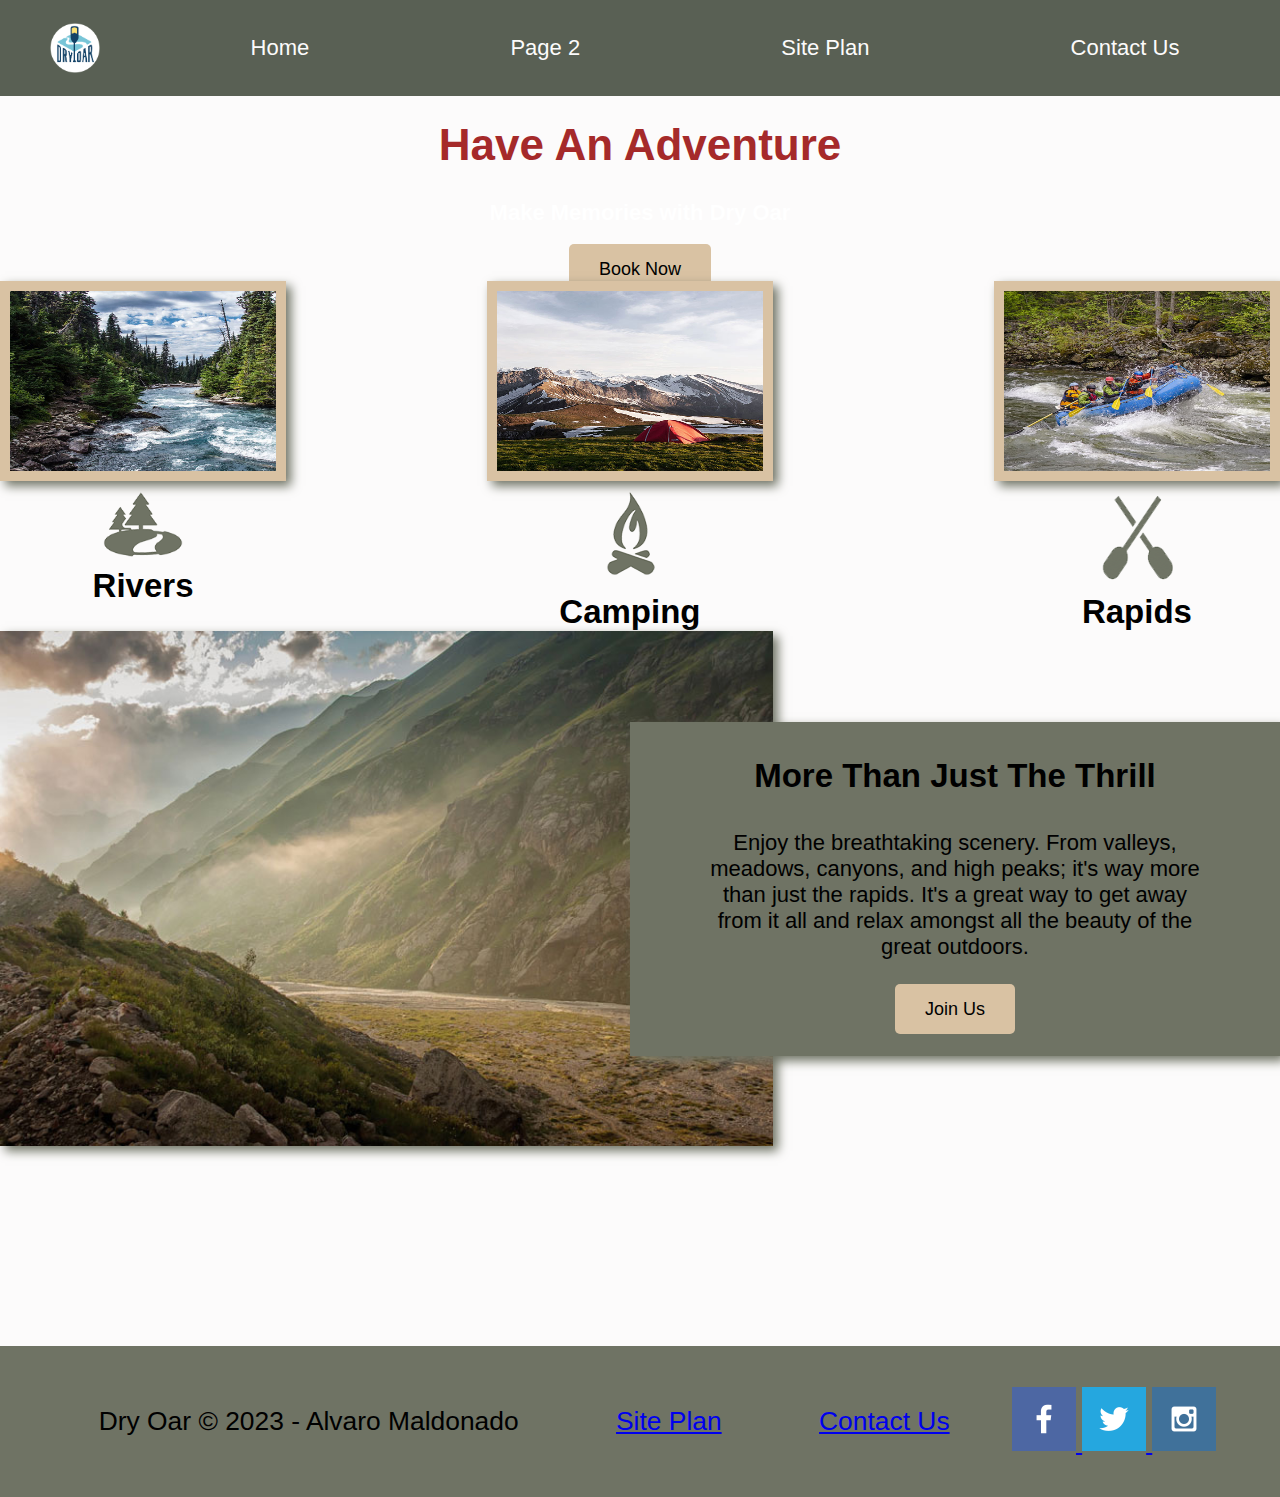
==== index.html @ 8ed81085 "added new pages" ====
<!DOCTYPE html>
<html lang="en">
<head>
    <meta charset="UTF-8">
    <meta http-equiv="X-UA-Compatible" content="IE=edge">
    <meta name="viewport" content="width=device-width, initial-scale=1.0">
    <link rel="stylesheet" href="styles/style.css">
    <title>Dry Oar Boating</title>
</head>
<body>
    <header>
        <a id="logo_link" href="index.html">
            <img class="logo" src="images/logo.png" width="50" height="50" alt="Dry Oar Logo">
        </a>
        <nav>
            <a href="index.html">Home</a>
            <a href="#">Page 2</a>
            <a href="site-plan-rafting.html">Site Plan</a>
            <a href="contactus.html">Contact Us</a>
        </nav>
    </header>
    <div id="hero">
        <div id="hero-box">
            <img id="hero-img" width="100%" src="images/hero.png" alt="People enjoying white water rafting">
        </div>
        <section id="hero-msg">
            <h1 class="home-title">Have An Adventure</h1>
            <h4>Make Memories with Dry Oar </h4>
            <div class='button-box'>
                <a class='book' href="contactus.html">Book Now</a>
            </div>
        </section>
    </div>
    <main class="home-grid">
        <section class="rivers-card">
            <img class="card-img" src="images/rivers.jpg" width="200" height="200" alt="river in forest">
            <img class="icon" src="images/river_icon.png" width= "100" heigth = "100" alt="river icon">
            <h2>Rivers</h2>
        </section>
        <section class="camping-card">
            <img class="card-img" src="images/camping.jpg" width="200" height="200" alt="tent in mountains">
            <img class="icon" src="images/fire_icon.png" width="100" height="100" alt="fire icon">
            <h2>Camping</h2>
        </section>
        <section class="rapids-card">
            <img class="card-img" src="images/rapids.jpg" width = "200" height = "200" alt="rafting boat">
            <img class="icon" src="images/oars.png" width="100" height="100" alt="oars icon">
            <h2>Rapids</h2>
        </section>
        <img class="mountains" src="images/mountains.jpg" alt="Misty mountains">
        <section class="msg">
            <h2>More Than Just The Thrill</h2>
            <p>Enjoy the breathtaking scenery. From valleys, meadows, canyons, and high peaks; it's way more than just the rapids. It's a great way to get away from it all and relax amongst all the beauty of the great outdoors. </p>
            <a class='join' href="rivers.html">Join Us</a>
        </section>
    </main>
    <footer>
        <p>Dry Oar &copy; 2023 - Alvaro Maldonado</p>
        <p><a href="site-plan-rafting.html">Site Plan</a></p>
        <p><a href="contactus.html">Contact Us</a></p>
        <div class="social">
            <a href="https://facebook.com">
                <img src="images/facebook.png" alt="fb icon">
            </a>
            <a href="https://twitter.com">
                <img src="images/twitter.png" alt="twitter icon">
            </a>
            <a href="https://instagram.com">
                <img src="images/instagram.png" alt="instagram icon">
            </a>
        </div>
    </footer>
</body>
</html>
---- styles/style.css ----
/*header*/

header {
    display: grid;
    grid-template-columns: 150px auto;
    background-color:rgba(20,30,13, .7);     
}
nav {
    display: flex;
    justify-content: space-around;
    }
.container {
    flex-direction: row;

}

#logo_link {
    padding-top: 5px;
    justify-self: center;
    align-self: center;
}
/* hero grid*/

#hero {
    display: grid;
    grid-template-columns: 1fr 3fr 1fr;
    margin-top: -205px;
}

#hero-box {
    grid-column: 1/4;
    grid-row: 1/3;
    z-index: -1;
}
 
#hero-msg h4 {
    color: white;
}
#hero-msg h1{
    color: brown;
}
#hero-msg {
    grid-column: 2/3;
    grid-row: 1/2;
    margin-top: 200px;
}
/*Main grid*/
main {
    
    display: grid;
    grid-template-columns: 10fr;

    
}
.card-img, .mountains{
    width: 100%;
}
.rivers-card{
    grid-column: 2/4;
    grid-row: 2/3;
}
.camping-card{
    grid-column: 5/7;
    grid-row: 2/3;
}
.rapids-card{
    grid-column: 8/10;
    grid-row: 2/3;
}
#background{
    grid-column: 1/11;
    grid-row: 4/9;
}
.mountains{
    grid-column: 2/7;
    grid-row: 5/8;
}
.msg{
    grid-column: 6/10;
    grid-row: 6/7;
}

                        
body {
    max-width: 1600px ;
    margin: 0 auto;
    padding: 4em;
    font-size: 18px;
    text-align: center;
}

p {
     margin: 35px}

 
background {
    height: 725px;
}


body {
    background-color: #fcfbfb;
    font-family: Raleway, Arial, sans-serif;
    font-size: 22px;
    margin: 0;
    padding: 0;
}

nav a:hover {
    background-color: black;
}
nav a:hover {
    background-color: black;
    color: #d9c2a3;
}    
 h2 {
    margin: 0;
 }
.icon {
    width: 80px;
}
nav a {
    text-align: center;
    color: #fcfbfb;
    text-align: center;
    padding: 35px;
    text-decoration: none;
}   

.book, .join {
    background-color: #d9c2a3;
    color: black;
    text-decoration: none;
    font-size: 18px;
    padding: 15px 30px;
    margin-top: 50px;
    border-radius: 5px;
}

.card-img {
    border: 10px solid #d9c2a3;
    transition: transform .5s;
    box-shadow: 5px 5px 10px #6f7364;
}
main section img {
    box-sizing: border-box;
}

.msg {
    background-color: #6f7364;
    padding: 35px;
    grid-column: 6/10;
    grid-row: 6/7;
    box-shadow: 5px 5px 10px #6f7364;
}
.mountains {
    width: 100%;
    grid-column: 2/7;
    grid-row: 5/8;
    box-shadow: 5px 5px 10px #6f7364;
}
                               
/*footer*/
footer {
    background-color: #6f7364;
    padding: 25px 50px;
    margin-top: 200px; 
    display: flex;
    justify-content: space-around;
    align-items: center;
}
 
footer p {
    font-size: 1.2em;
}    
footer p a:hover {
    text-decoration: underline;
}
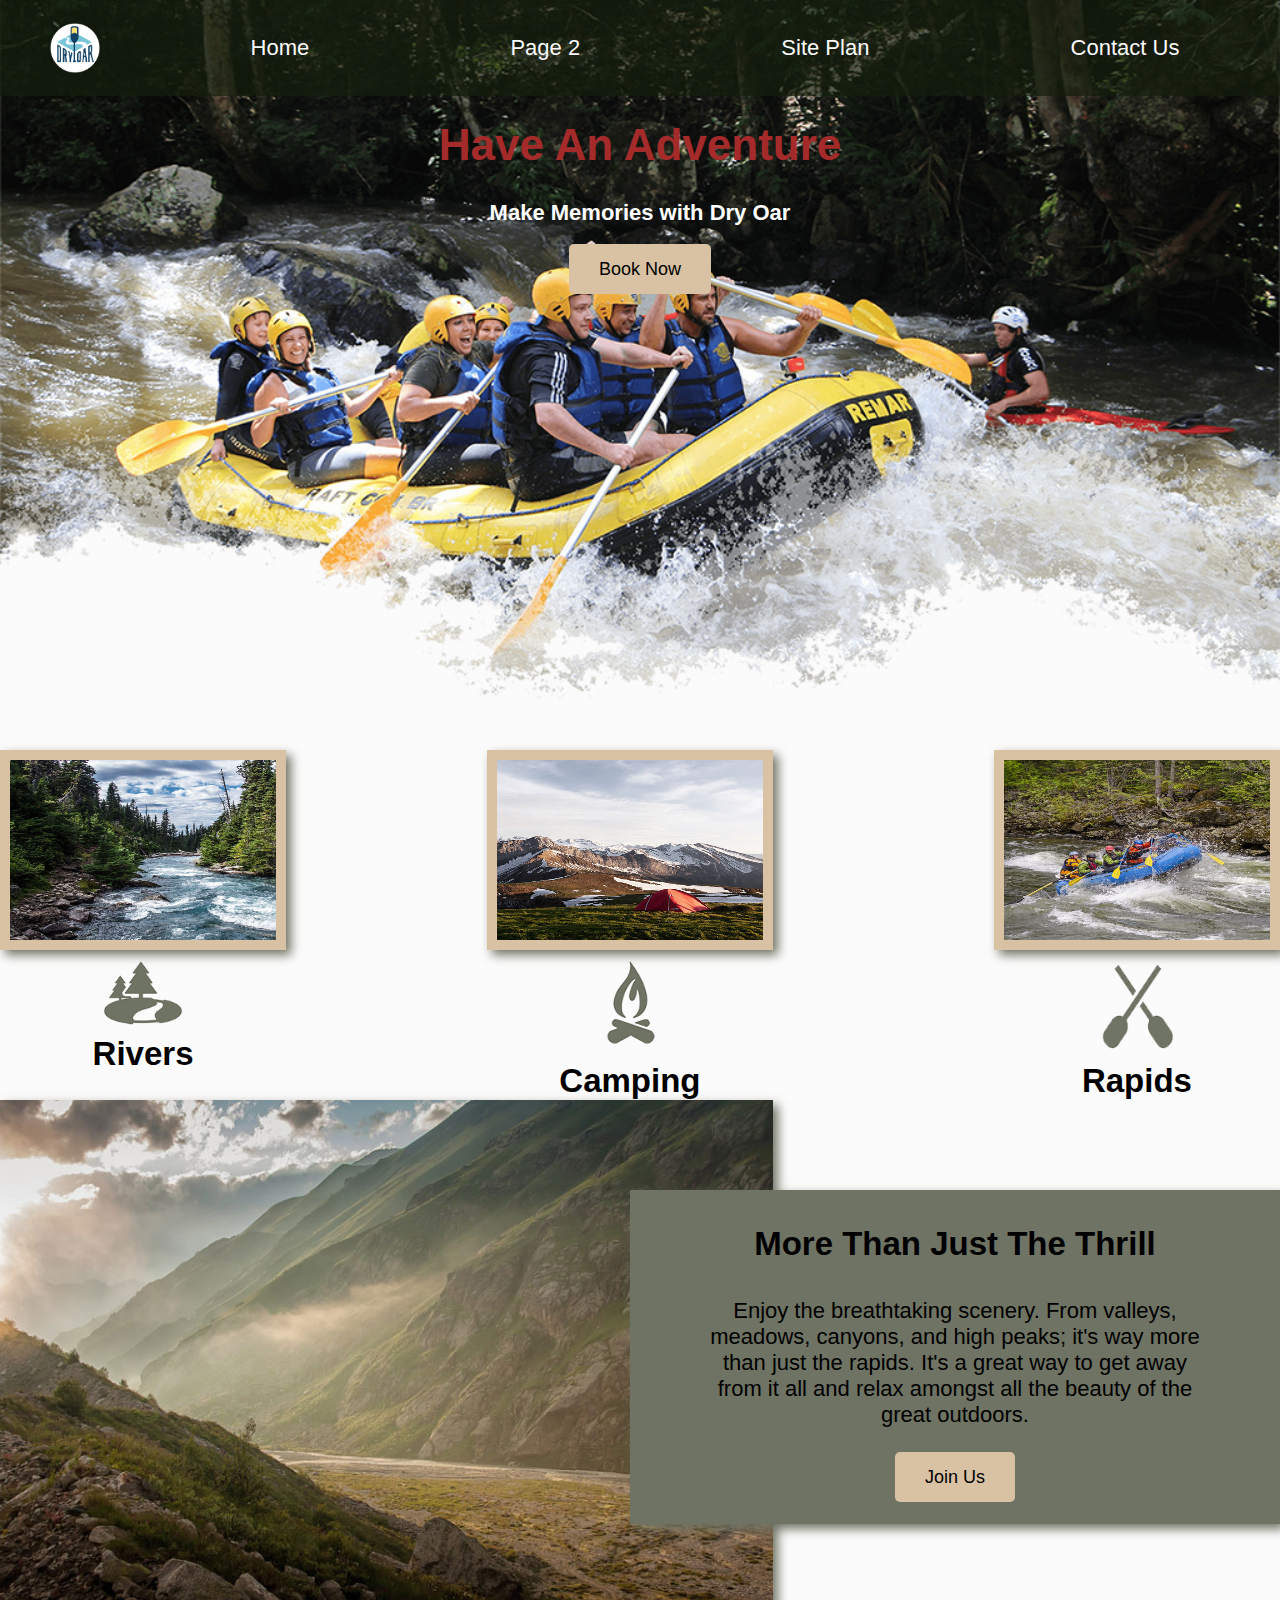
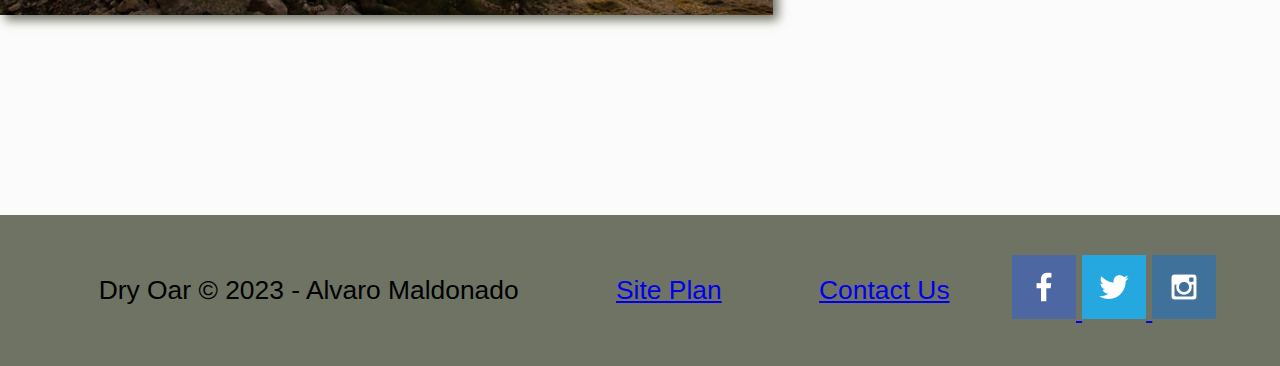
==== commit b500fcfa: "added new pages" ====
--- a/index.html
+++ b/index.html
@@ -21,7 +21,7 @@
     </header>
     <div id="hero">
         <div id="hero-box">
-            <img id="hero-img" width="100%" src="images/hero.png" alt="People enjoying white water rafting">
+            <img id="hero-img" width="100%" src="images/hero.PNG" alt="People enjoying white water rafting">
         </div>
         <section id="hero-msg">
             <h1 class="home-title">Have An Adventure</h1>
